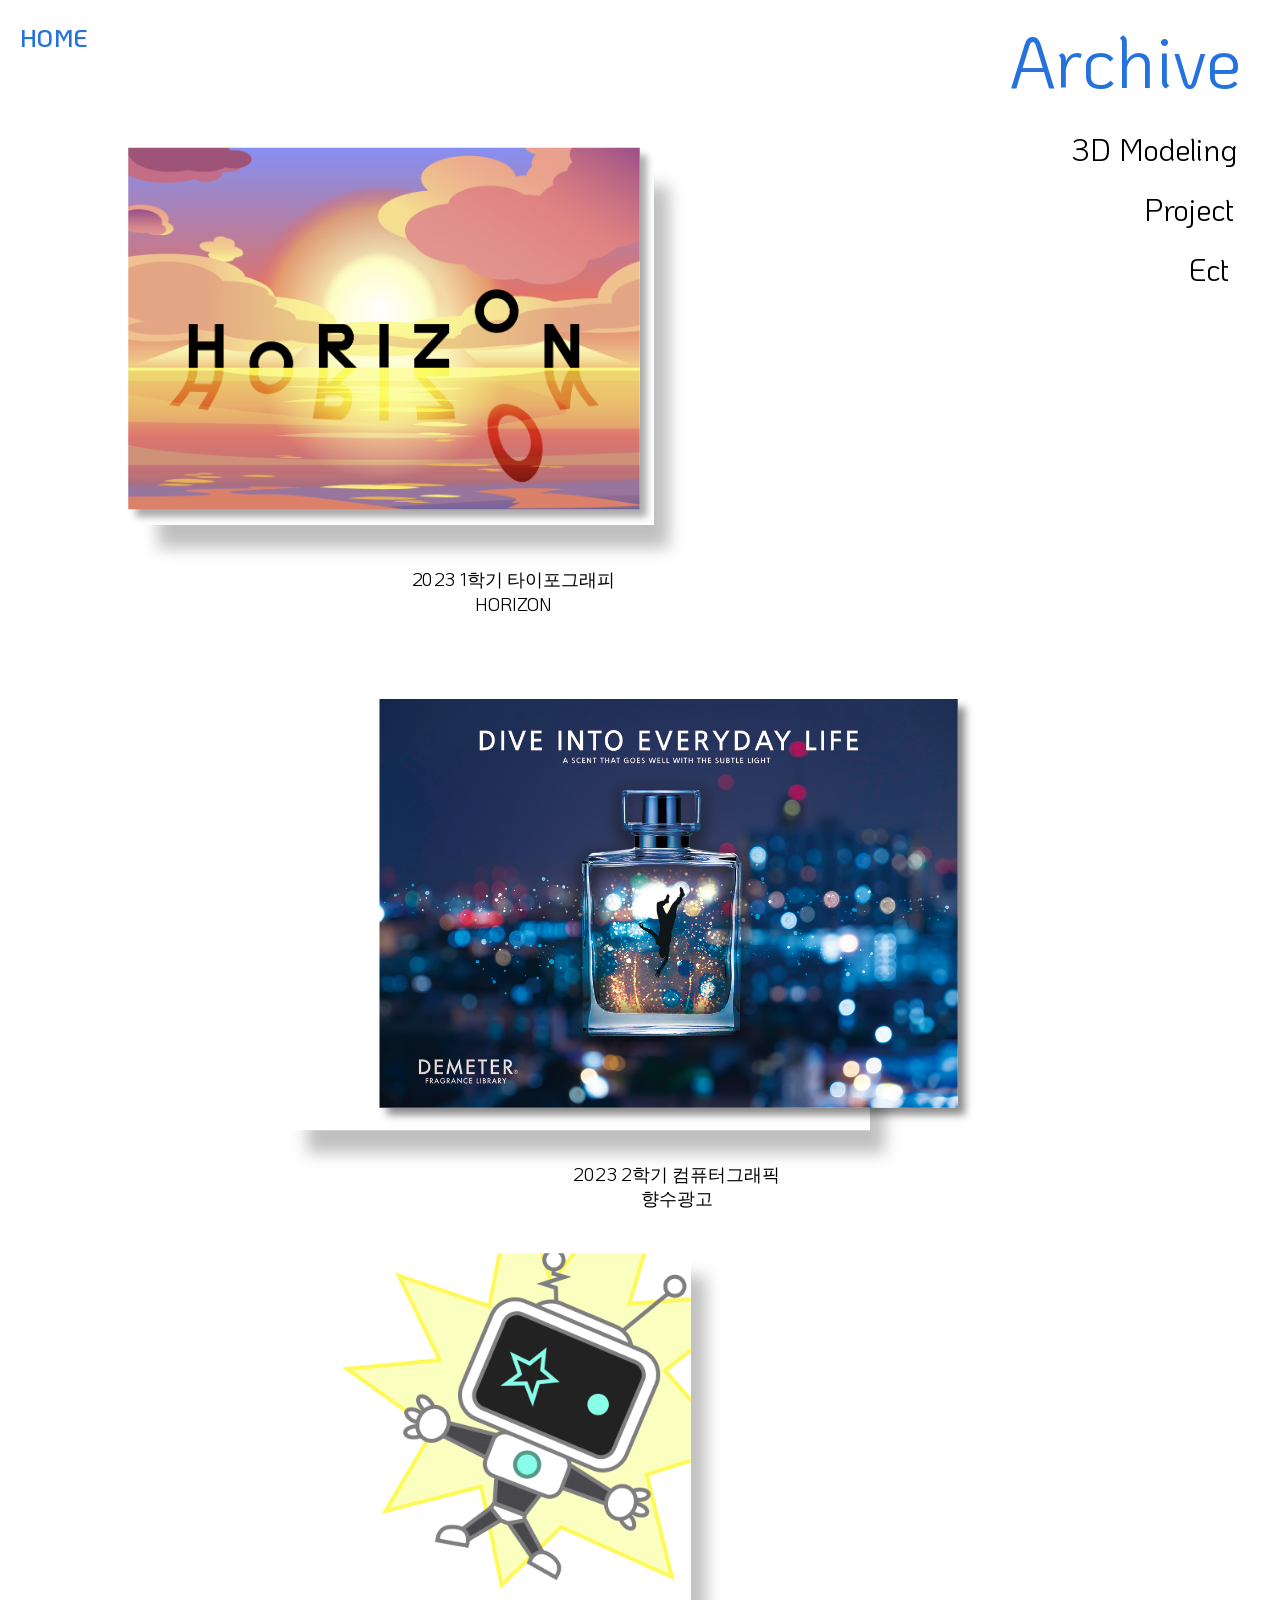
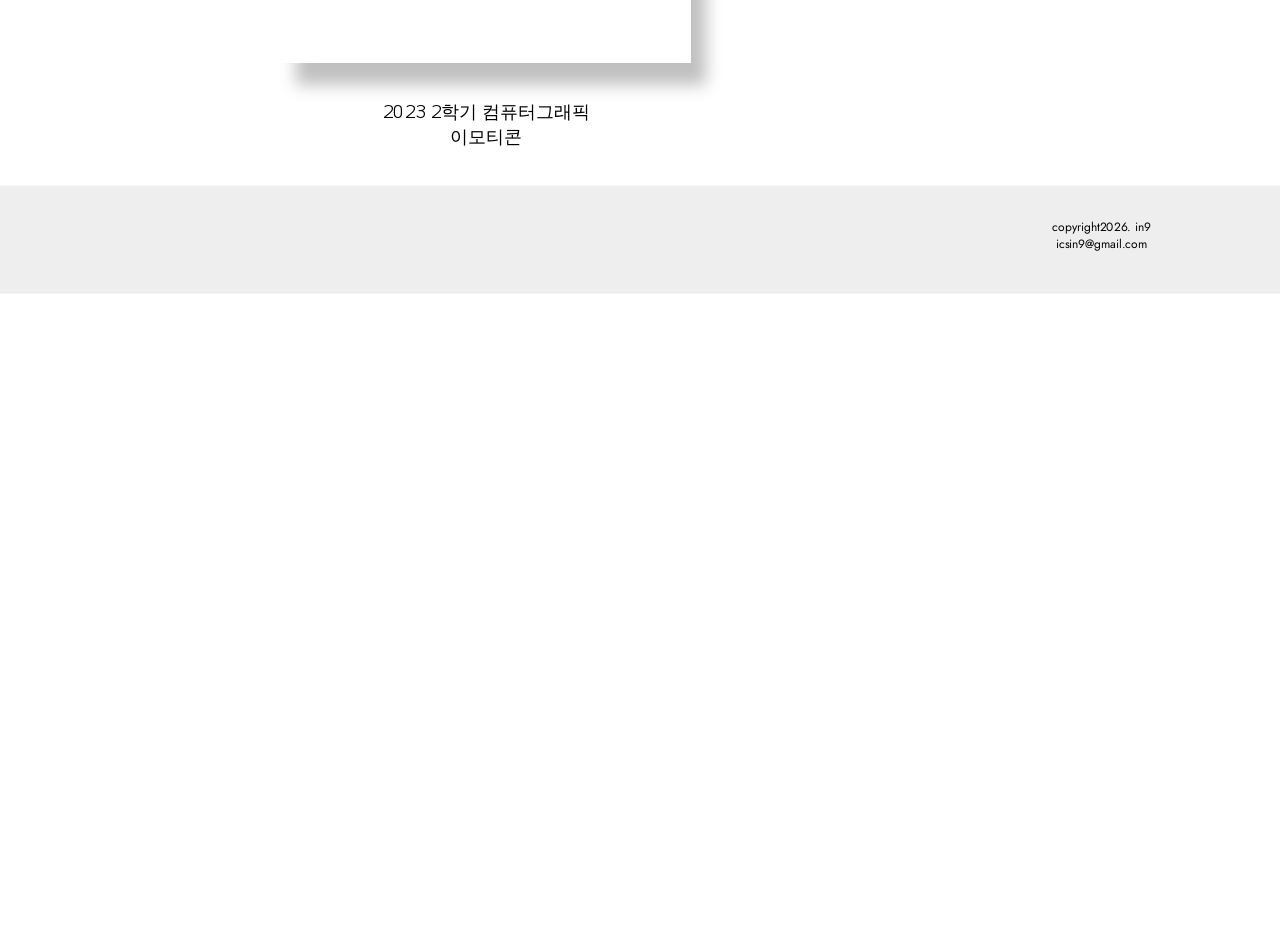
==== archive/index.html @ 3125baff "change1" ====
<!DOCTYPE html>
<html>
<head>
  	<meta charset="utf-8">
  	<meta name="viewport" content="initial-scale=1, width=device-width">
  	
  	<link rel="stylesheet"  href="style.css" />
  	<link rel="stylesheet" href="https://fonts.googleapis.com/css2?family=Jost:wght@400&display=swap" />
  	<link rel="stylesheet" href="https://fonts.googleapis.com/css2?family=KoHo:wght@400;600&display=swap" />
  	
  	
  	
</head>
<body>
  	
  	<div class="archive">
    		<div class="rectangle-parent">
      			<div class="group-child">
      			</div>
      			<div class="copyright2026-in9-icsin9gmai">copyright2026. in9<br>icsin9@gmail.com</div>
    		</div>
    		<div class="div">
    		</div>
    		<img src="스크린샷 2026-04-20 193401.png" class="horizontipo">
    		
    		<div class="div2">
    		</div>
    		<img src="23135860김수민_기말고사.jpg" class="demeter">
    		
    		<img src="23135860김수민_중간_이모티콘2.gif" class="gif1">
    		
    		<div class="horizon">2023 1학기 타이포그래피<br>HORIZON </div>
    		<div class="div3">2023 2학기 컴퓨터그래픽<br>향수광고</div>
    		<div class="div4">2023 2학기 컴퓨터그래픽<br>이모티콘</div>
			<div class="ect">Ect</div>
    		<div class="archive2">Archive</div>
			<a href="../home/index.html">
				<span class="home" id="hOMEText">HOME</span></a>
			<a href="../3D/index.html">
				<span class="d-modeling" id="dModelingText">3D Modeling</span></a>
			<a href="../project/index.html">
				<span class="project" id="projectText">Project</span></a>

  	</div>
  	</body>
</html>
---- archive/style.css ----
.archive {
  	width: 100%;
  	height: 2525px;
  	position: relative;
  	background-color: #fff;
  	text-align: center;
  	font-size: 24px;
  	color: #000;
  	font-family: KoHo;
}
.rectangle-parent {
  	position: absolute;
  	width: 100%;
  	right: 0px;
  	bottom: 0px;
  	left: 0px;
  	height: 144px;
  	flex-shrink: 0;
  	font-size: 16px;
  	font-family: Jost;
}
.group-child {
  	position: absolute;
  	width: 100%;
  	right: 0px;
  	bottom: 0px;
  	left: 0px;
  	background-color: #eee;
  	height: 144px;
}
.copyright2026-in9-icsin9gmai {
  	position: absolute;
  	right: 42.1px;
  	bottom: 32px;
  	display: flex;
  	align-items: center;
  	justify-content: center;
  	width: 392px;
  	height: 92px;
}
.div {
  	position: absolute;
  	top: 218px;
  	left: calc(50% - 663px);
  	box-shadow: 20px 30px 20.4px rgba(0, 0, 0, 0.25);
  	background-color: #fff;
  	width: 682px;
  	height: 482px;
  	flex-shrink: 0;
}
.horizontipo {
  	position: absolute;
  	top: 197px;
  	left: calc(50% - 682px);
  	box-shadow: 10px 10px 9.6px rgba(0, 0, 0, 0.33);
  	width: 682px;
  	height: 482px;
  	object-fit: cover;
  	flex-shrink: 0;
    transition: all 0.4s ease;
}
.horizontipo:hover {
    transform: scale(1.05); 
    transition: transform 0.3s ease; 
    z-index: 1001;
}
.div2 {
  	position: absolute;
  	top: 962px;
  	left: calc(50% - 464px);
  	box-shadow: 20px 30px 20.4px rgba(0, 0, 0, 0.25);
  	background-color: #fff;
  	width: 771px;
  	height: 545px;
  	flex-shrink: 0;
}
.demeter {
  	position: absolute;
  	top: 932px;
  	left: 506px;
  	box-shadow: 10px 10px 10.6px rgba(0, 0, 0, 0.46);
  	width: 771px;
  	height: 545px;
  	object-fit: cover;
  	flex-shrink: 0;
    transition: all 0.4s ease;
}
.demeter:hover {
    transform: scale(1.05); 
    transition: transform 0.3s ease; 
    z-index: 1001;
}
.gif1 {
  	position: absolute;
  	bottom: 308px;
  	left: 375px;
  	box-shadow: 20px 30px 20.4px rgba(0, 0, 0, 0.25);
  	width: 546px;
  	height: 546px;
  	object-fit: cover;
  	flex-shrink: 0;
    transition: all 0.4s ease;
}
.gif1:hover {
    transform: scale(1.05); 
    transition: transform 0.3s ease; 
    z-index: 1001;
}
.horizon {
  	position: absolute;
  	top: 741px;
  	left: 308px;
  	display: flex;
  	align-items: center;
  	justify-content: center;
  	width: 753px;
  	height: 94px;
  	flex-shrink: 0;
}
.div3 {
  	position: absolute;
  	top: 1535px;
  	left: 526px;
  	display: flex;
  	align-items: center;
  	justify-content: center;
  	width: 753px;
  	height: 94px;
  	flex-shrink: 0;
}
.div4 {
  	position: absolute;
  	top: 2252px;
  	left: 272px;
  	display: flex;
  	align-items: center;
  	justify-content: center;
  	width: 753px;
  	height: 94px;
  	flex-shrink: 0;
}
.home {
  	position: absolute;
  	top: 20px;
  	left: 27px;
  	font-size: 32px;
  	font-weight: 600;
  	color: #2672dc;
  	display: flex;
  	align-items: center;
  	justify-content: center;
  	width: 90px;
  	height: 59px;
  	cursor: pointer;
  	flex-shrink: 0;
}
.d-modeling {
  	position: fixed;
  	top: 158px;
  	right: -21px;
  	font-size: 40px;
	color: #000000;
  	display: flex;
  	align-items: center;
  	justify-content: center;
  	width: 378px;
  	height: 80px;
  	cursor: pointer;
  	flex-shrink: 0;
    transition: all 0.4s ease;
}
.d-modeling:hover {
    color: #2672dc;
    transform: scale(1.1); 
    transition: transform 0.3s ease; 
    z-index: 1001;
}
.project {
  	position: fixed;
  	top: 238px;
  	right: -9px;
  	font-size: 40px;
  	display: flex;
	color: #000000;
  	align-items: center;
  	justify-content: center;
  	width: 260px;
  	height: 80px;
  	cursor: pointer;
  	flex-shrink: 0;
    transition: all 0.4s ease;
}
.project:hover {
    color: #2672dc;
    transform: scale(1.1); 
    transition: transform 0.3s ease; 
    z-index: 1001;
}
.ect {
  	position: fixed;
  	top: 318px;
  	right: -36px;
  	font-size: 40px;
  	display: flex;
  	align-items: center;
  	justify-content: center;
  	width: 260px;
  	height: 80px;
  	flex-shrink: 0;
    transition: all 0.4s ease;
}
.ect:hover {
    color: #2672dc;
    transform: scale(1.1); 
    transition: transform 0.3s ease; 
    z-index: 1001;
}
.archive2 {
  	position: fixed;
  	top: 0px;
  	right: 0px;
  	font-size: 96px;
  	color: #2672dc;
  	display: flex;
  	align-items: center;
  	justify-content: center;
  	width: 412px;
  	height: 158px;
  	flex-shrink: 0;
}
body {
  	margin: 0;
  	line-height: normal;
    transform: scale(0.75);
    transform-origin: 0 0; 
    width: 133.33%;
}
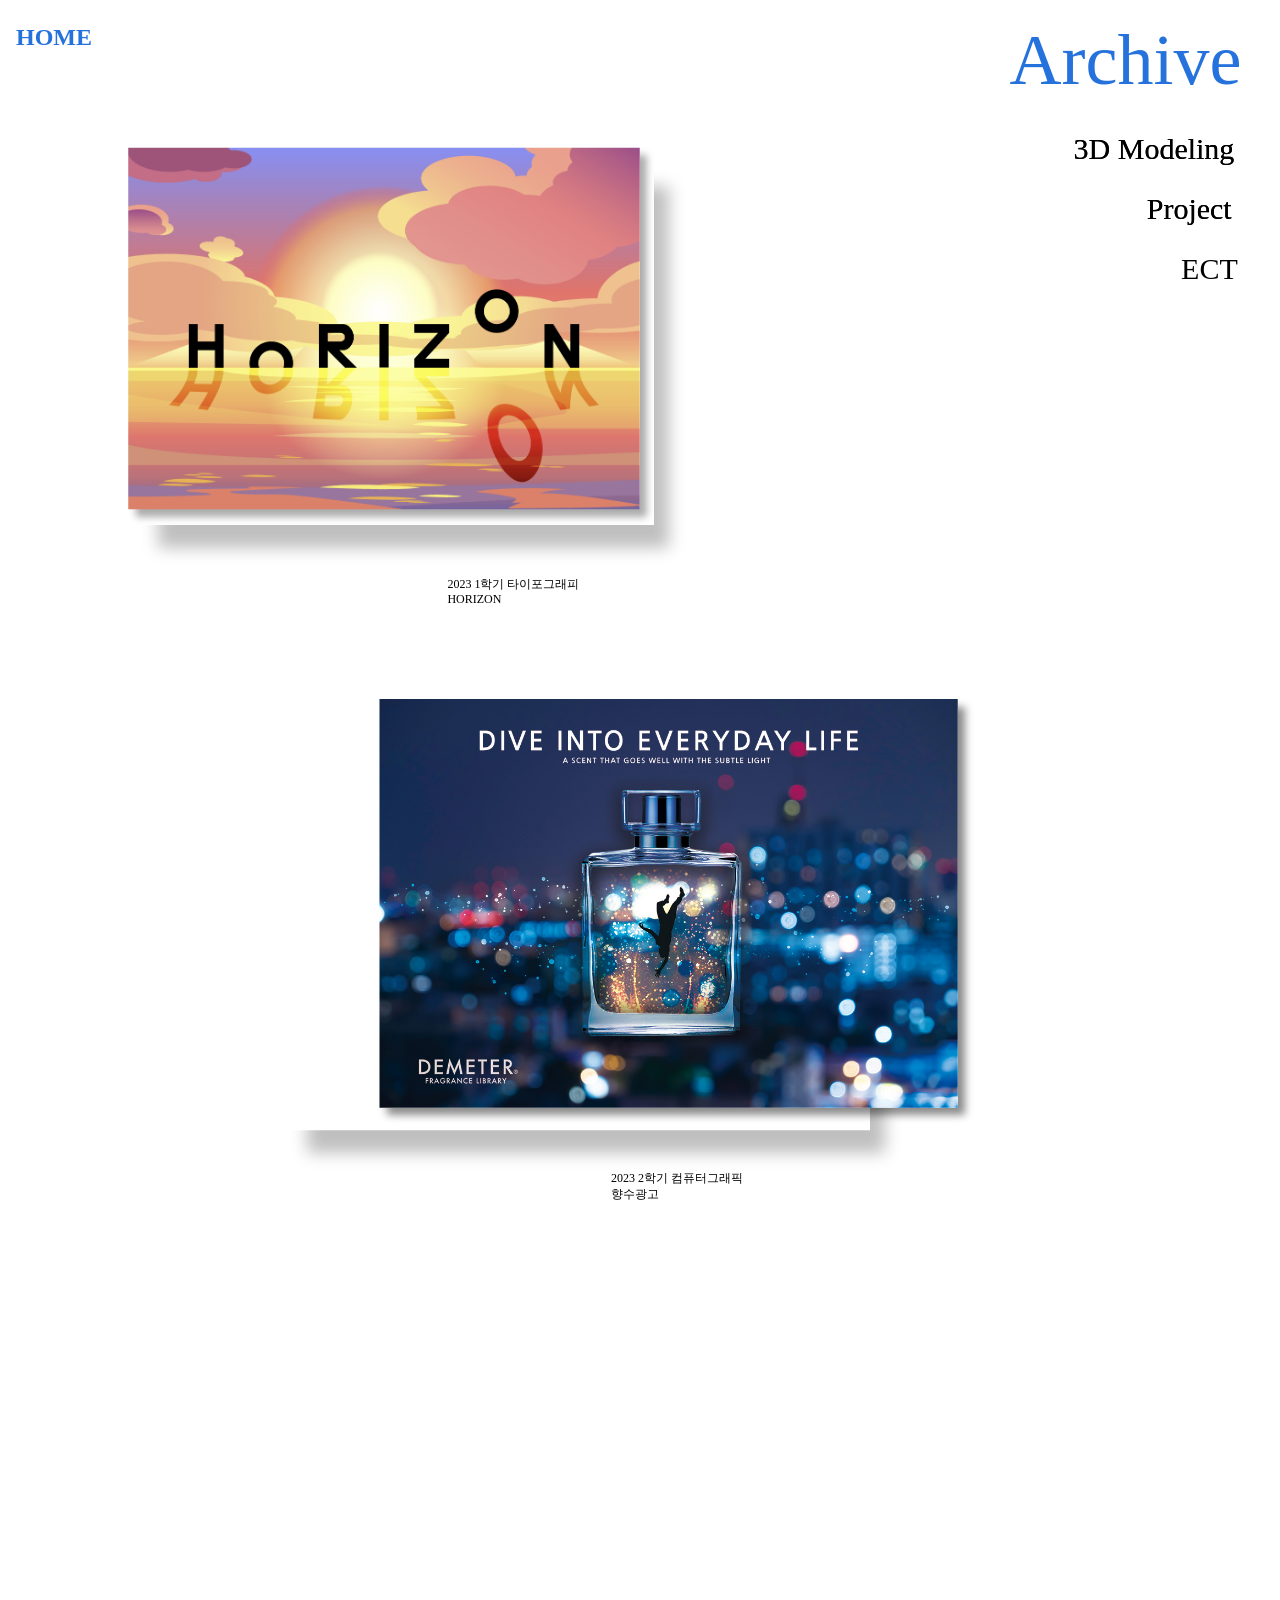
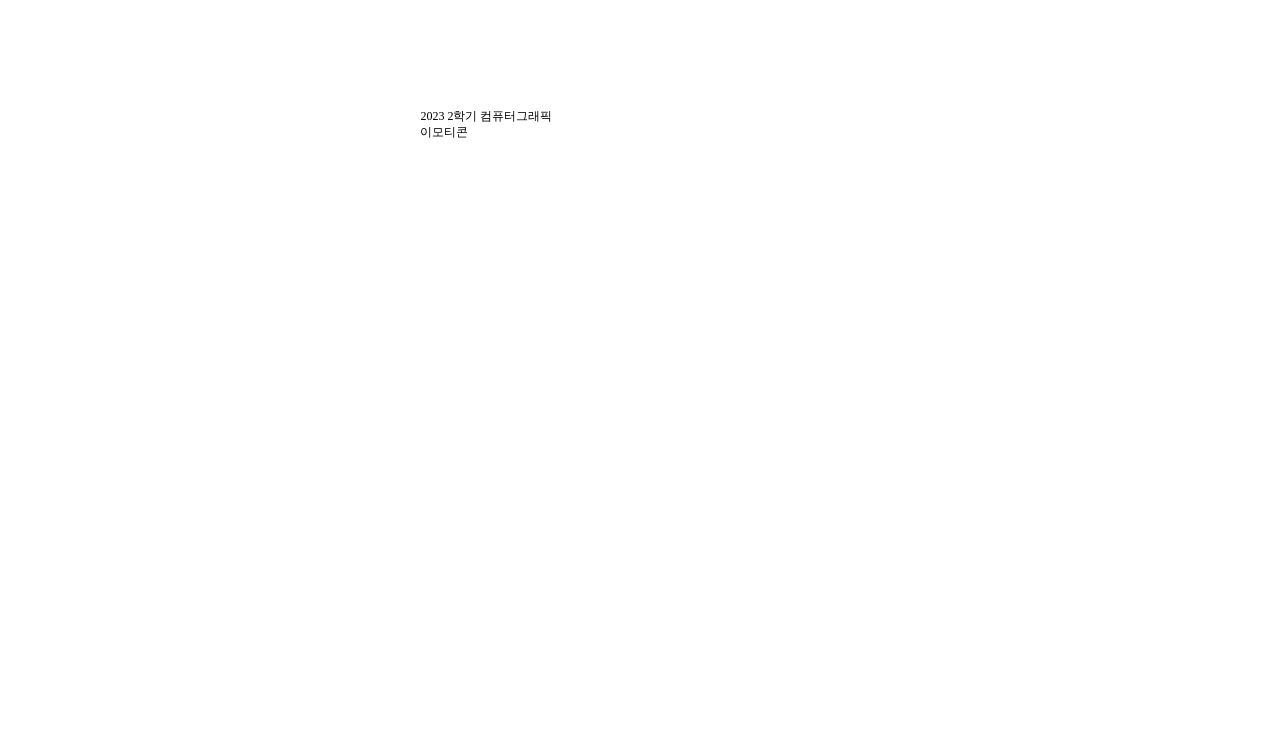
==== commit 222472bd: "Update index.html" ====
--- a/archive/index.html
+++ b/archive/index.html
@@ -13,7 +13,7 @@
 </head>
 <body>
   	
-  	<div class="archive">
+  	<div class="d">
     		<div class="rectangle-parent">
       			<div class="group-child">
       			</div>
@@ -32,15 +32,27 @@
     		<div class="horizon">2023 1학기 타이포그래피<br>HORIZON </div>
     		<div class="div3">2023 2학기 컴퓨터그래픽<br>향수광고</div>
     		<div class="div4">2023 2학기 컴퓨터그래픽<br>이모티콘</div>
-			<div class="ect">Ect</div>
-    		<div class="archive2">Archive</div>
+			<div class="header-menu">
+                <div class="d-modeling">3D Modeling</div>
+                <div class="archive2">Archive</div>
+                <div class="project">Project</div>
+                <div class="ect">ECT</div>
+	    	</div>
 			<a href="../home/index.html">
 				<span class="home" id="hOMEText">HOME</span></a>
 			<a href="../3D/index.html">
 				<span class="d-modeling" id="dModelingText">3D Modeling</span></a>
 			<a href="../project/index.html">
 				<span class="project" id="projectText">Project</span></a>
+	</div>
+	<script>
+        const headerMenu = document.querySelector('.header-menu');
+        const initialTop = 0; 
 
-  	</div>
+        window.addEventListener('scroll', () => {
+            let scrollTop = window.scrollY / 0.75; 
+            headerMenu.style.top = (initialTop + scrollTop) + 'px';
+        });
+    </script>
   	</body>
-</html>+</html>
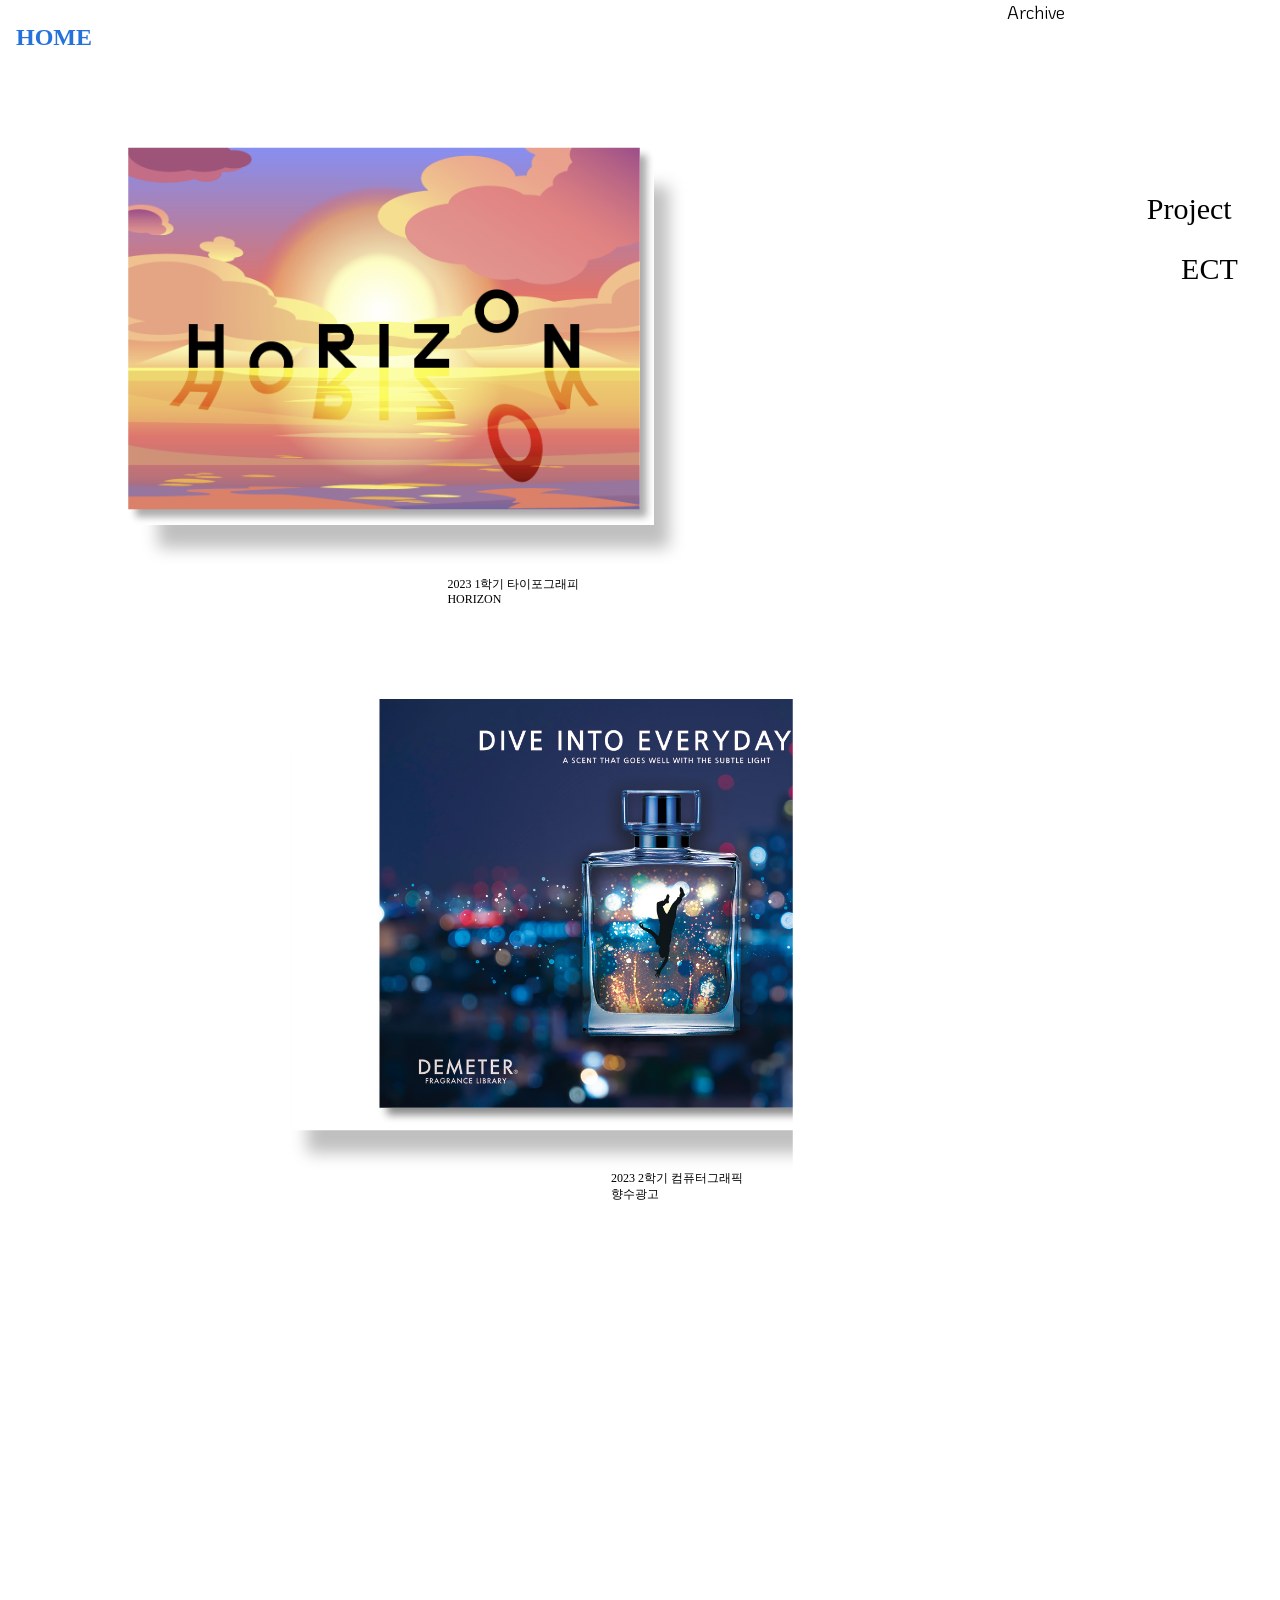
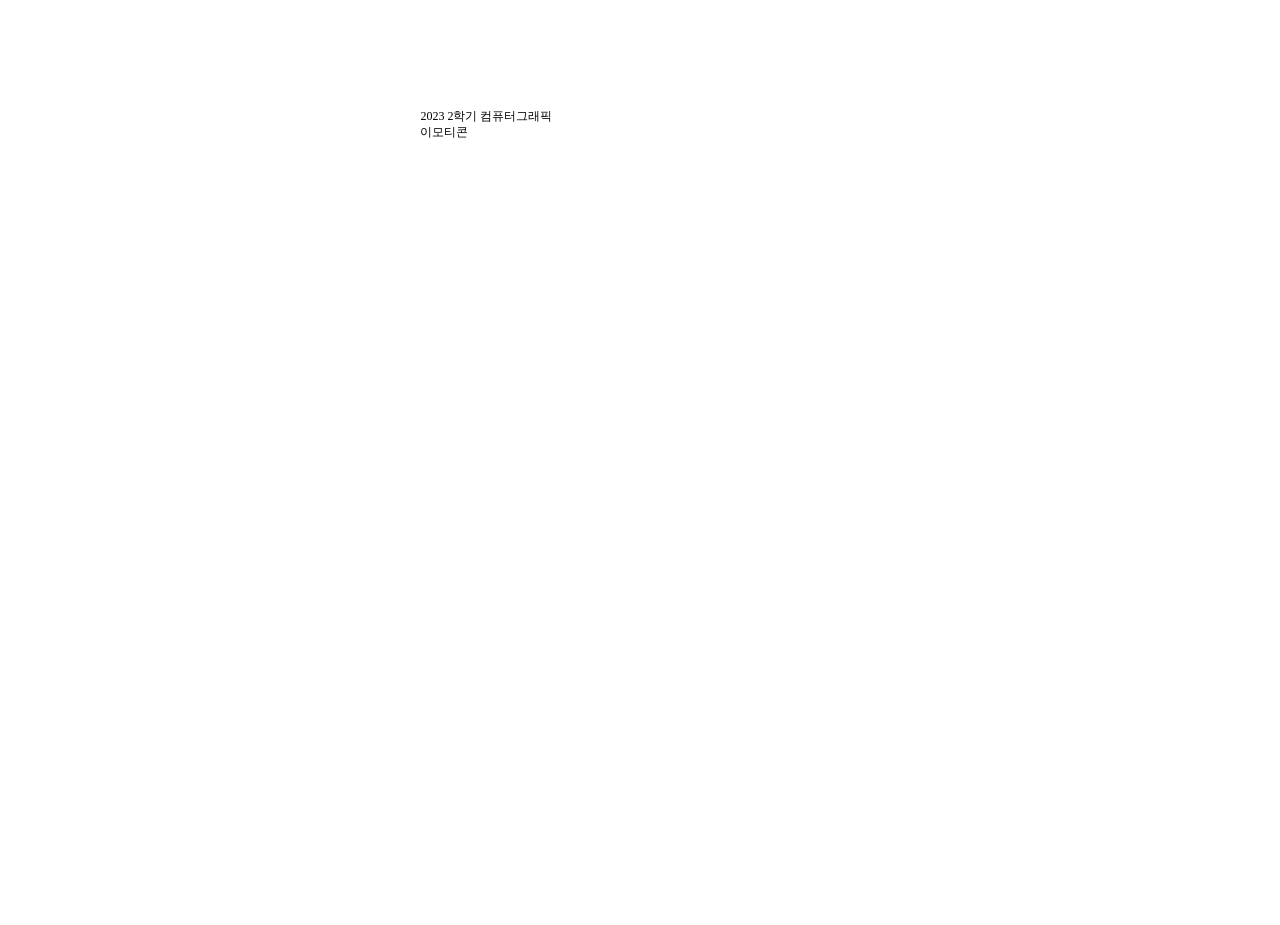
==== commit 0aefbe4b: "Refactor HTML structure and improve formatting" ====
--- a/archive/index.html
+++ b/archive/index.html
@@ -1,51 +1,44 @@
 <!DOCTYPE html>
 <html>
 <head>
-  	<meta charset="utf-8">
-  	<meta name="viewport" content="initial-scale=1, width=device-width">
-  	
-  	<link rel="stylesheet"  href="style.css" />
-  	<link rel="stylesheet" href="https://fonts.googleapis.com/css2?family=Jost:wght@400&display=swap" />
-  	<link rel="stylesheet" href="https://fonts.googleapis.com/css2?family=KoHo:wght@400;600&display=swap" />
-  	
-  	
-  	
+    <meta charset="utf-8">
+    <meta name="viewport" content="initial-scale=1, width=device-width">
+    
+    <link rel="stylesheet" href="style.css" />
+    <link rel="stylesheet" href="https://fonts.googleapis.com/css2?family=Jost:wght@400&display=swap" />
+    <link rel="stylesheet" href="https://fonts.googleapis.com/css2?family=KoHo:wght@400;600&display=swap" />
 </head>
 <body>
-  	
-  	<div class="d">
-    		<div class="rectangle-parent">
-      			<div class="group-child">
-      			</div>
-      			<div class="copyright2026-in9-icsin9gmai">copyright2026. in9<br>icsin9@gmail.com</div>
-    		</div>
-    		<div class="div">
-    		</div>
-    		<img src="스크린샷 2026-04-20 193401.png" class="horizontipo">
-    		
-    		<div class="div2">
-    		</div>
-    		<img src="23135860김수민_기말고사.jpg" class="demeter">
-    		
-    		<img src="23135860김수민_중간_이모티콘2.gif" class="gif1">
-    		
-    		<div class="horizon">2023 1학기 타이포그래피<br>HORIZON </div>
-    		<div class="div3">2023 2학기 컴퓨터그래픽<br>향수광고</div>
-    		<div class="div4">2023 2학기 컴퓨터그래픽<br>이모티콘</div>
-			<div class="header-menu">
-                <div class="d-modeling">3D Modeling</div>
-                <div class="archive2">Archive</div>
-                <div class="project">Project</div>
-                <div class="ect">ECT</div>
-	    	</div>
-			<a href="../home/index.html">
-				<span class="home" id="hOMEText">HOME</span></a>
-			<a href="../3D/index.html">
-				<span class="d-modeling" id="dModelingText">3D Modeling</span></a>
-			<a href="../project/index.html">
-				<span class="project" id="projectText">Project</span></a>
-	</div>
-	<script>
+    
+    <div class="d">
+        <div class="rectangle-parent">
+            <div class="group-child"></div>
+            <div class="copyright2026-in9-icsin9gmai">copyright2026. in9<br>icsin9@gmail.com</div>
+        </div>
+        <div class="div"></div>
+        <img src="스크린샷 2026-04-20 193401.png" class="horizontipo">
+        
+        <div class="div2"></div>
+        <img src="23135860김수민_기말고사.jpg" class="demeter">
+        <img src="23135860김수민_중간_이모티콘2.gif" class="gif1">
+        
+        <div class="horizon">2023 1학기 타이포그래피<br>HORIZON </div>
+        <div class="div3">2023 2학기 컴퓨터그래픽<br>향수광고</div>
+        <div class="div4">2023 2학기 컴퓨터그래픽<br>이모티콘</div>
+
+        <a href="../home/index.html"><span class="home" id="hOMEText">HOME</span></a>
+
+        <div class="header-menu">
+            <a href="../3D/index.html"><div class="d-modeling" id="dModelingText">3D Modeling</div></a>
+            
+            <div class="archive">Archive</div> 
+            
+            <a href="../project/index.html"><div class="project" id="projectText">Project</div></a>
+            
+            <div class="ect">ECT</div>
+        </div>
+
+    </div> <script>
         const headerMenu = document.querySelector('.header-menu');
         const initialTop = 0; 
 
@@ -54,5 +47,5 @@
             headerMenu.style.top = (initialTop + scrollTop) + 'px';
         });
     </script>
-  	</body>
+</body>
 </html>
--- a/archive/style.css
+++ b/archive/style.css
@@ -154,6 +154,19 @@
   	cursor: pointer;
   	flex-shrink: 0;
 }
+.header-menu {
+    position: absolute;
+    top: 0px;
+    right: 0px;
+    width: 650px; 
+    height: 450px;
+    z-index: 1005;
+	transform-origin: right top; 
+}
+.header-menu a {
+    text-decoration: none;
+    color: inherit;
+}
 .d-modeling {
   	position: fixed;
   	top: 158px;
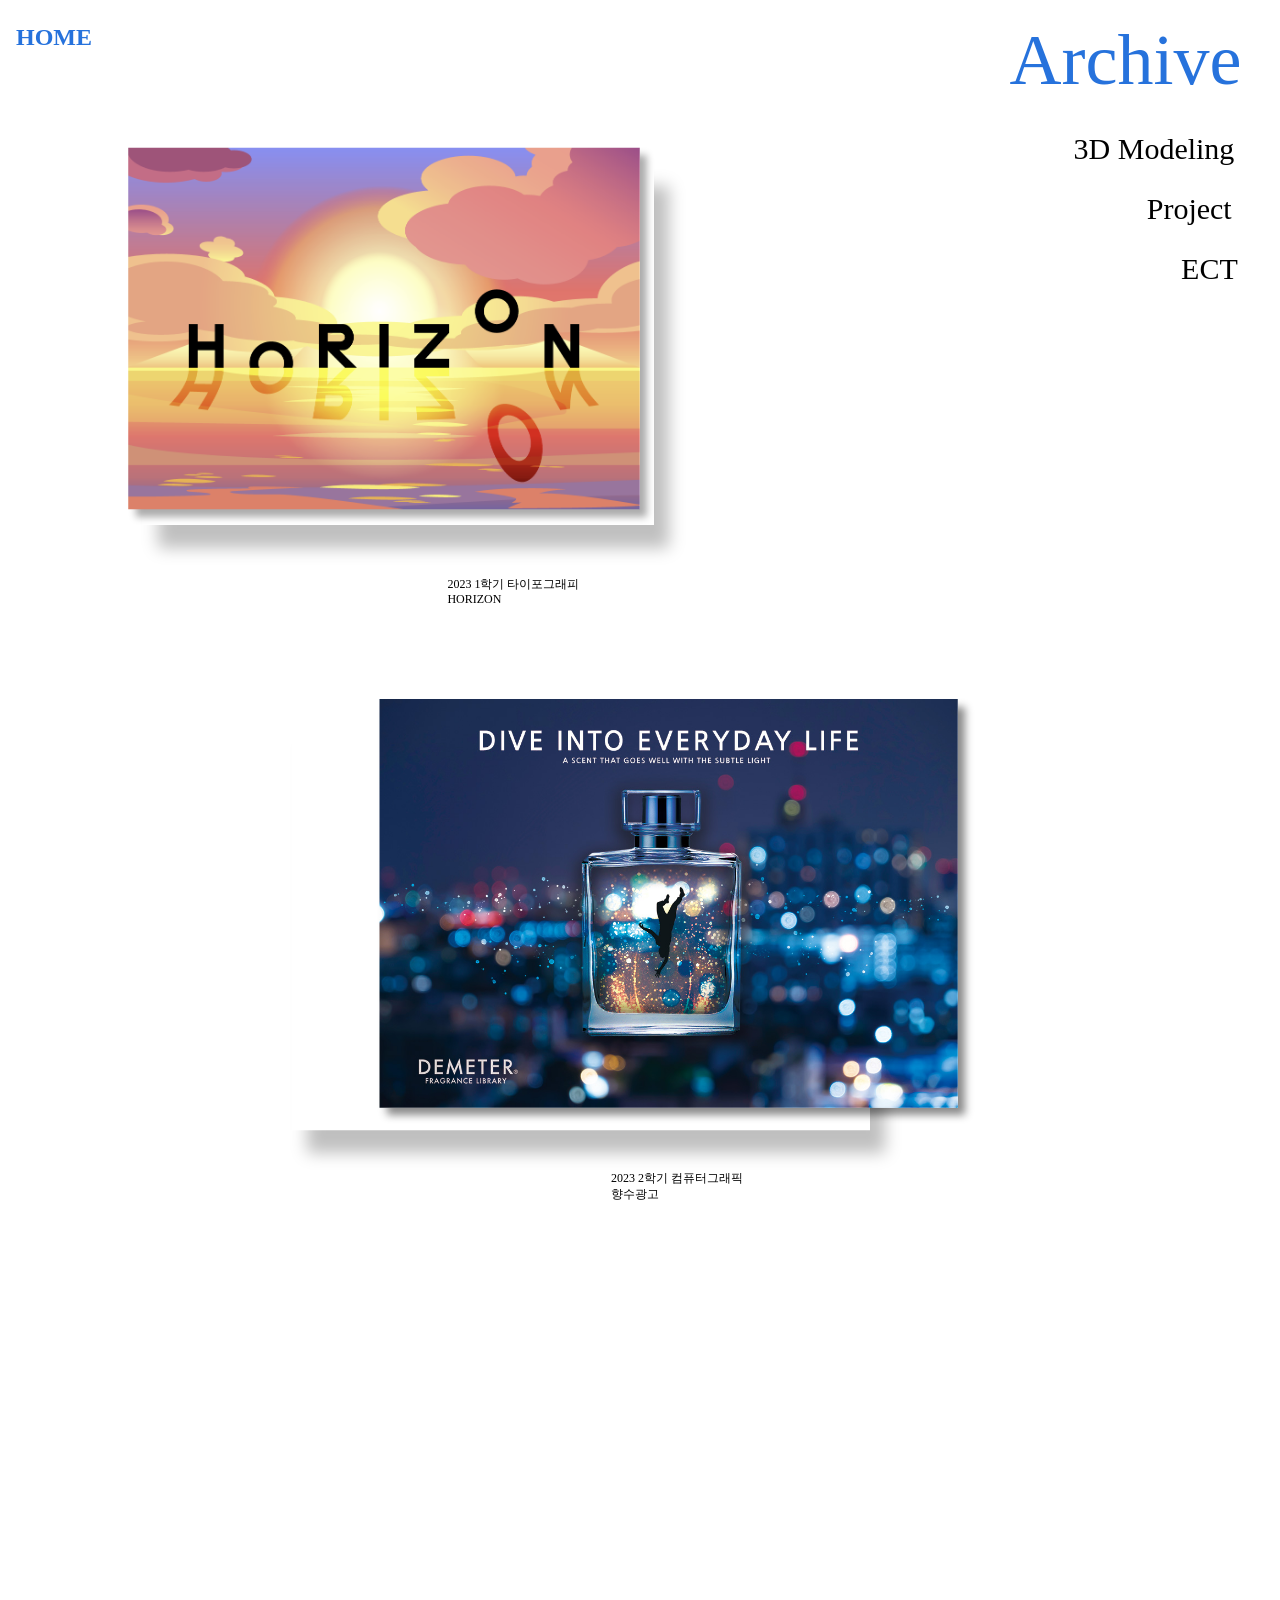
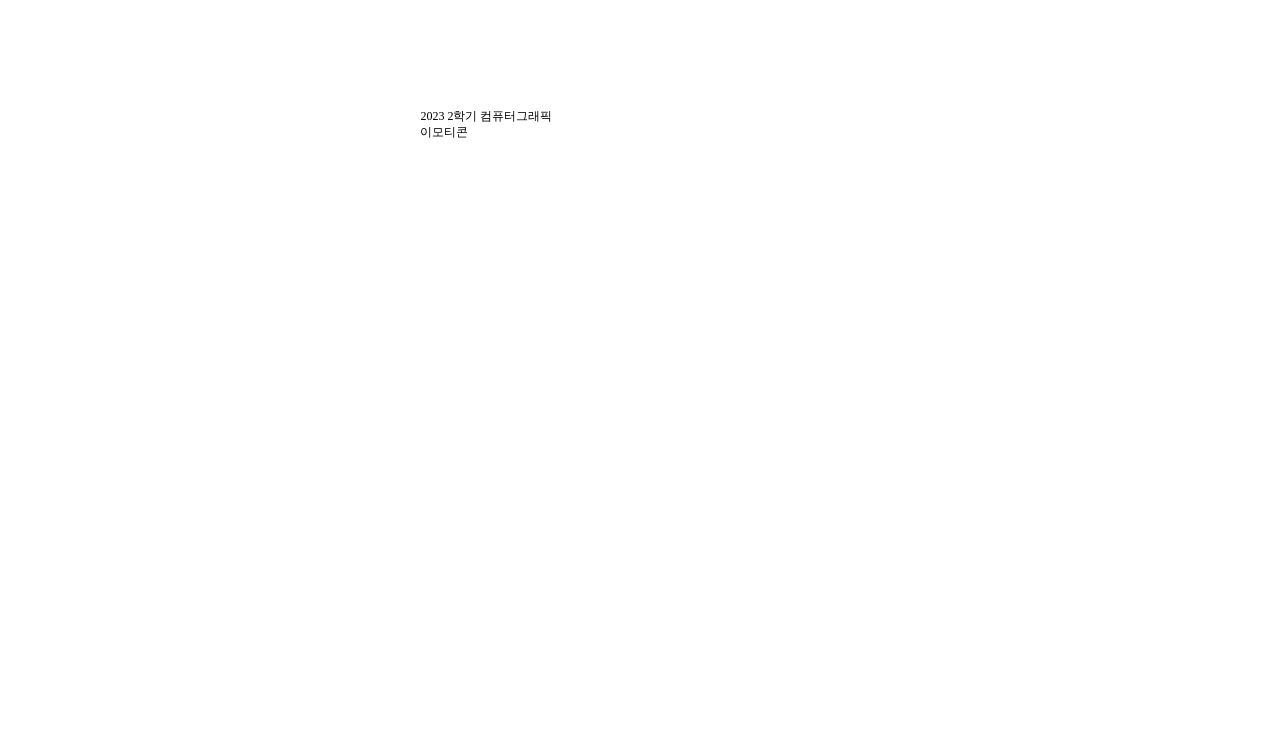
==== commit b26ce35f: "Change class name from 'archive' to 'archive2'" ====
--- a/archive/index.html
+++ b/archive/index.html
@@ -31,7 +31,7 @@
         <div class="header-menu">
             <a href="../3D/index.html"><div class="d-modeling" id="dModelingText">3D Modeling</div></a>
             
-            <div class="archive">Archive</div> 
+            <div class="archive2">Archive</div> 
             
             <a href="../project/index.html"><div class="project" id="projectText">Project</div></a>
             
--- a/archive/style.css
+++ b/archive/style.css
@@ -168,7 +168,7 @@
     color: inherit;
 }
 .d-modeling {
-  	position: fixed;
+  	position: absolute;
   	top: 158px;
   	right: -21px;
   	font-size: 40px;
@@ -181,6 +181,7 @@
   	cursor: pointer;
   	flex-shrink: 0;
     transition: all 0.4s ease;
+	transform-origin: right center;
 }
 .d-modeling:hover {
     color: #2672dc;
@@ -189,7 +190,7 @@
     z-index: 1001;
 }
 .project {
-  	position: fixed;
+  	position: absolute;
   	top: 238px;
   	right: -9px;
   	font-size: 40px;
@@ -210,7 +211,7 @@
     z-index: 1001;
 }
 .ect {
-  	position: fixed;
+  	position: absolute;
   	top: 318px;
   	right: -36px;
   	font-size: 40px;
@@ -229,7 +230,7 @@
     z-index: 1001;
 }
 .archive2 {
-  	position: fixed;
+  	position: absolute;
   	top: 0px;
   	right: 0px;
   	font-size: 96px;
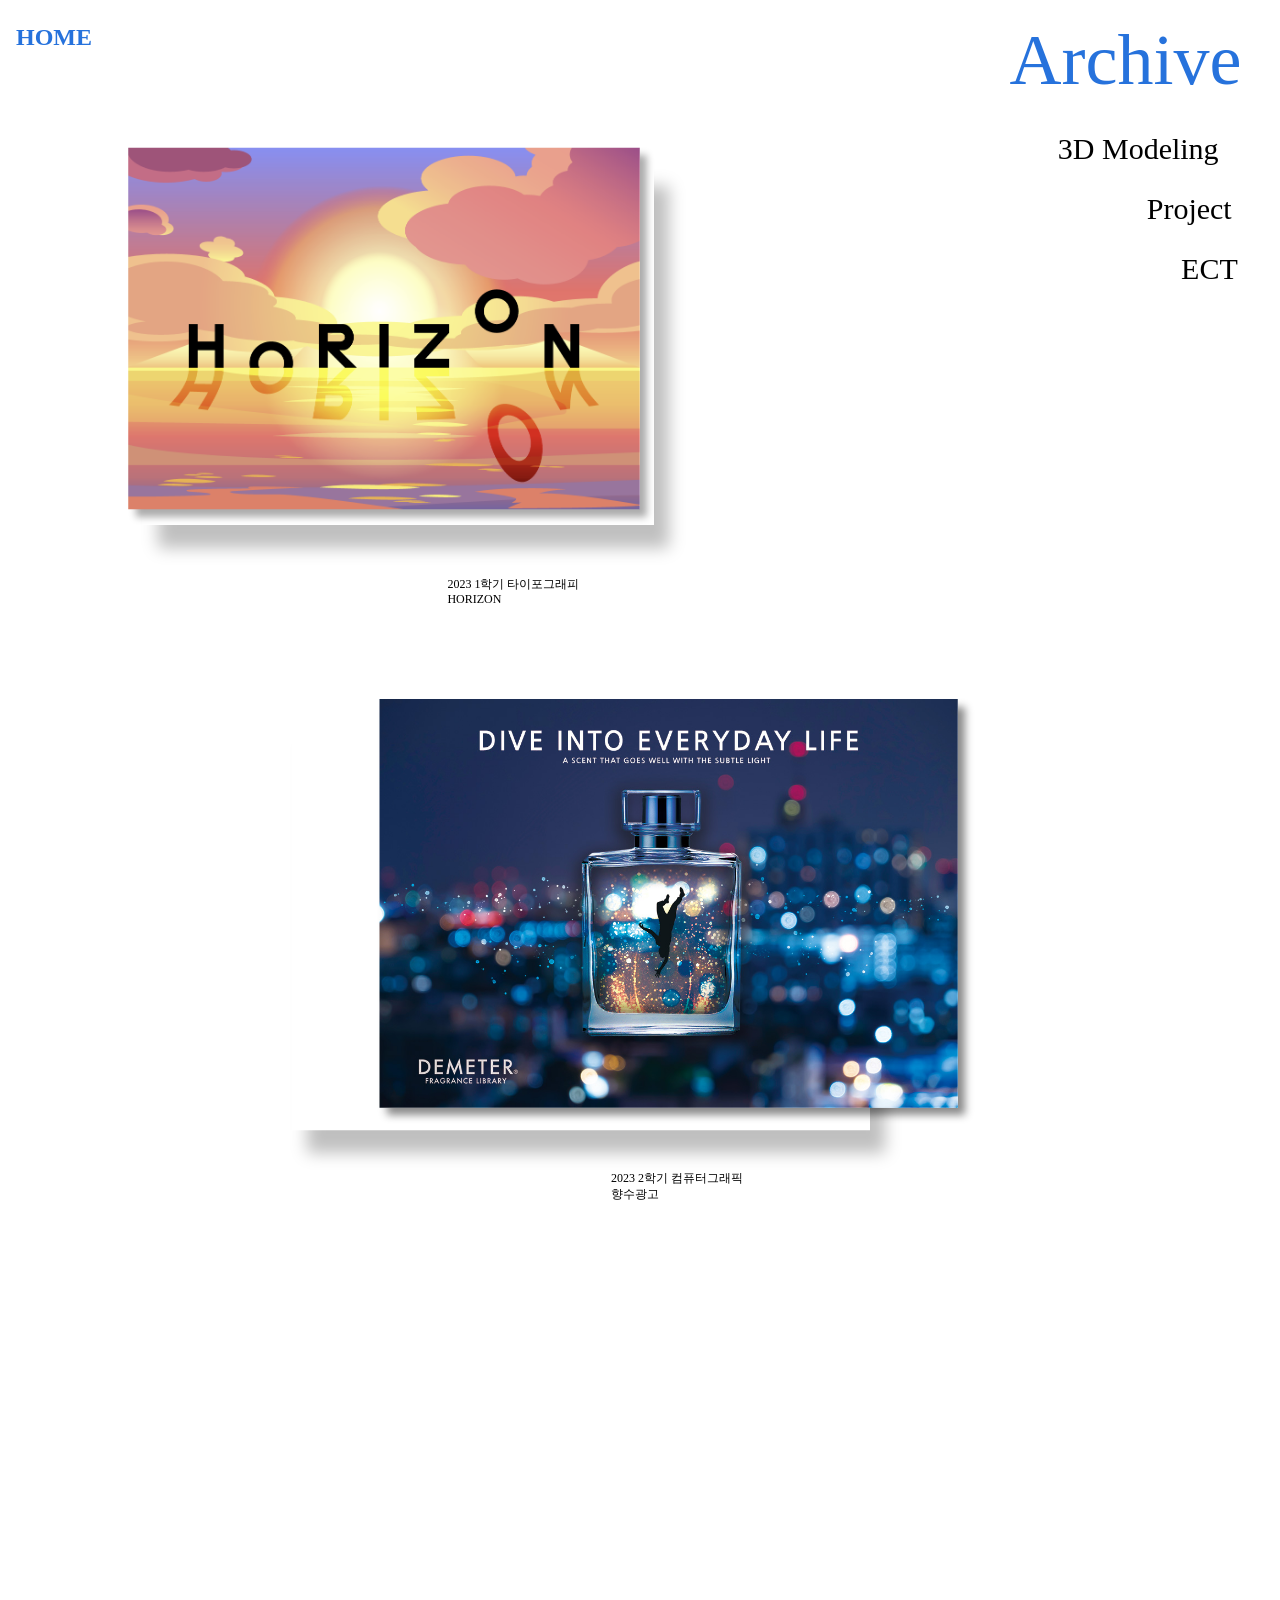
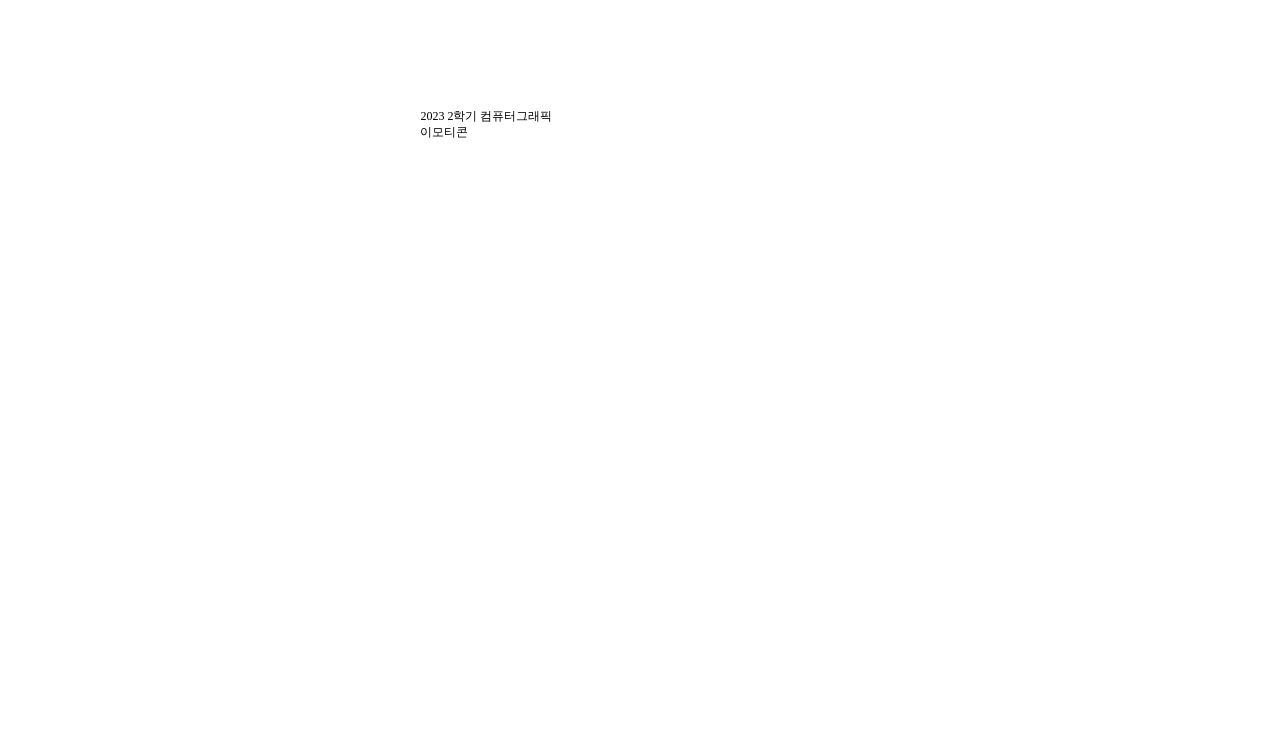
==== commit 020030ff: "Refactor HTML structure and update links" ====
--- a/archive/index.html
+++ b/archive/index.html
@@ -11,40 +11,38 @@
 <body>
     
     <div class="d">
-        <div class="rectangle-parent">
-            <div class="group-child"></div>
-            <div class="copyright2026-in9-icsin9gmai">copyright2026. in9<br>icsin9@gmail.com</div>
-        </div>
         <div class="div"></div>
         <img src="스크린샷 2026-04-20 193401.png" class="horizontipo">
         
         <div class="div2"></div>
         <img src="23135860김수민_기말고사.jpg" class="demeter">
+        
         <img src="23135860김수민_중간_이모티콘2.gif" class="gif1">
         
         <div class="horizon">2023 1학기 타이포그래피<br>HORIZON </div>
         <div class="div3">2023 2학기 컴퓨터그래픽<br>향수광고</div>
         <div class="div4">2023 2학기 컴퓨터그래픽<br>이모티콘</div>
 
-        <a href="../home/index.html"><span class="home" id="hOMEText">HOME</span></a>
+        <a href="../home/index.html" class="home-link"><span class="home" id="hOMEText">HOME</span></a>
 
         <div class="header-menu">
-            <a href="../3D/index.html"><div class="d-modeling" id="dModelingText">3D Modeling</div></a>
-            
-            <div class="archive2">Archive</div> 
-            
-            <a href="../project/index.html"><div class="project" id="projectText">Project</div></a>
-            
+            <div class="archive2">Archive</div>
+            <a href="../3D/index.html"><div class="d-modeling">3D Modeling</div></a>
+            <a href="../project/index.html"><div class="project">Project</div></a>
             <div class="ect">ECT</div>
         </div>
 
-    </div> <script>
+        <div class="rectangle-parent">
+            <div class="group-child"></div>
+            <div class="copyright2026-in9-icsin9gmai">copyright2026. in9<br>icsin9@gmail.com</div>
+        </div>
+    </div>
+
+    <script>
         const headerMenu = document.querySelector('.header-menu');
-        const initialTop = 0; 
-
         window.addEventListener('scroll', () => {
-            let scrollTop = window.scrollY / 0.75; 
-            headerMenu.style.top = (initialTop + scrollTop) + 'px';
+            let scrollTop = window.scrollY / 0.75;
+            headerMenu.style.transform = `translateY(${scrollTop}px)`;
         });
     </script>
 </body>
--- a/archive/style.css
+++ b/archive/style.css
@@ -170,7 +170,7 @@
 .d-modeling {
   	position: absolute;
   	top: 158px;
-  	right: -21px;
+  	right: 0px;
   	font-size: 40px;
 	color: #000000;
   	display: flex;
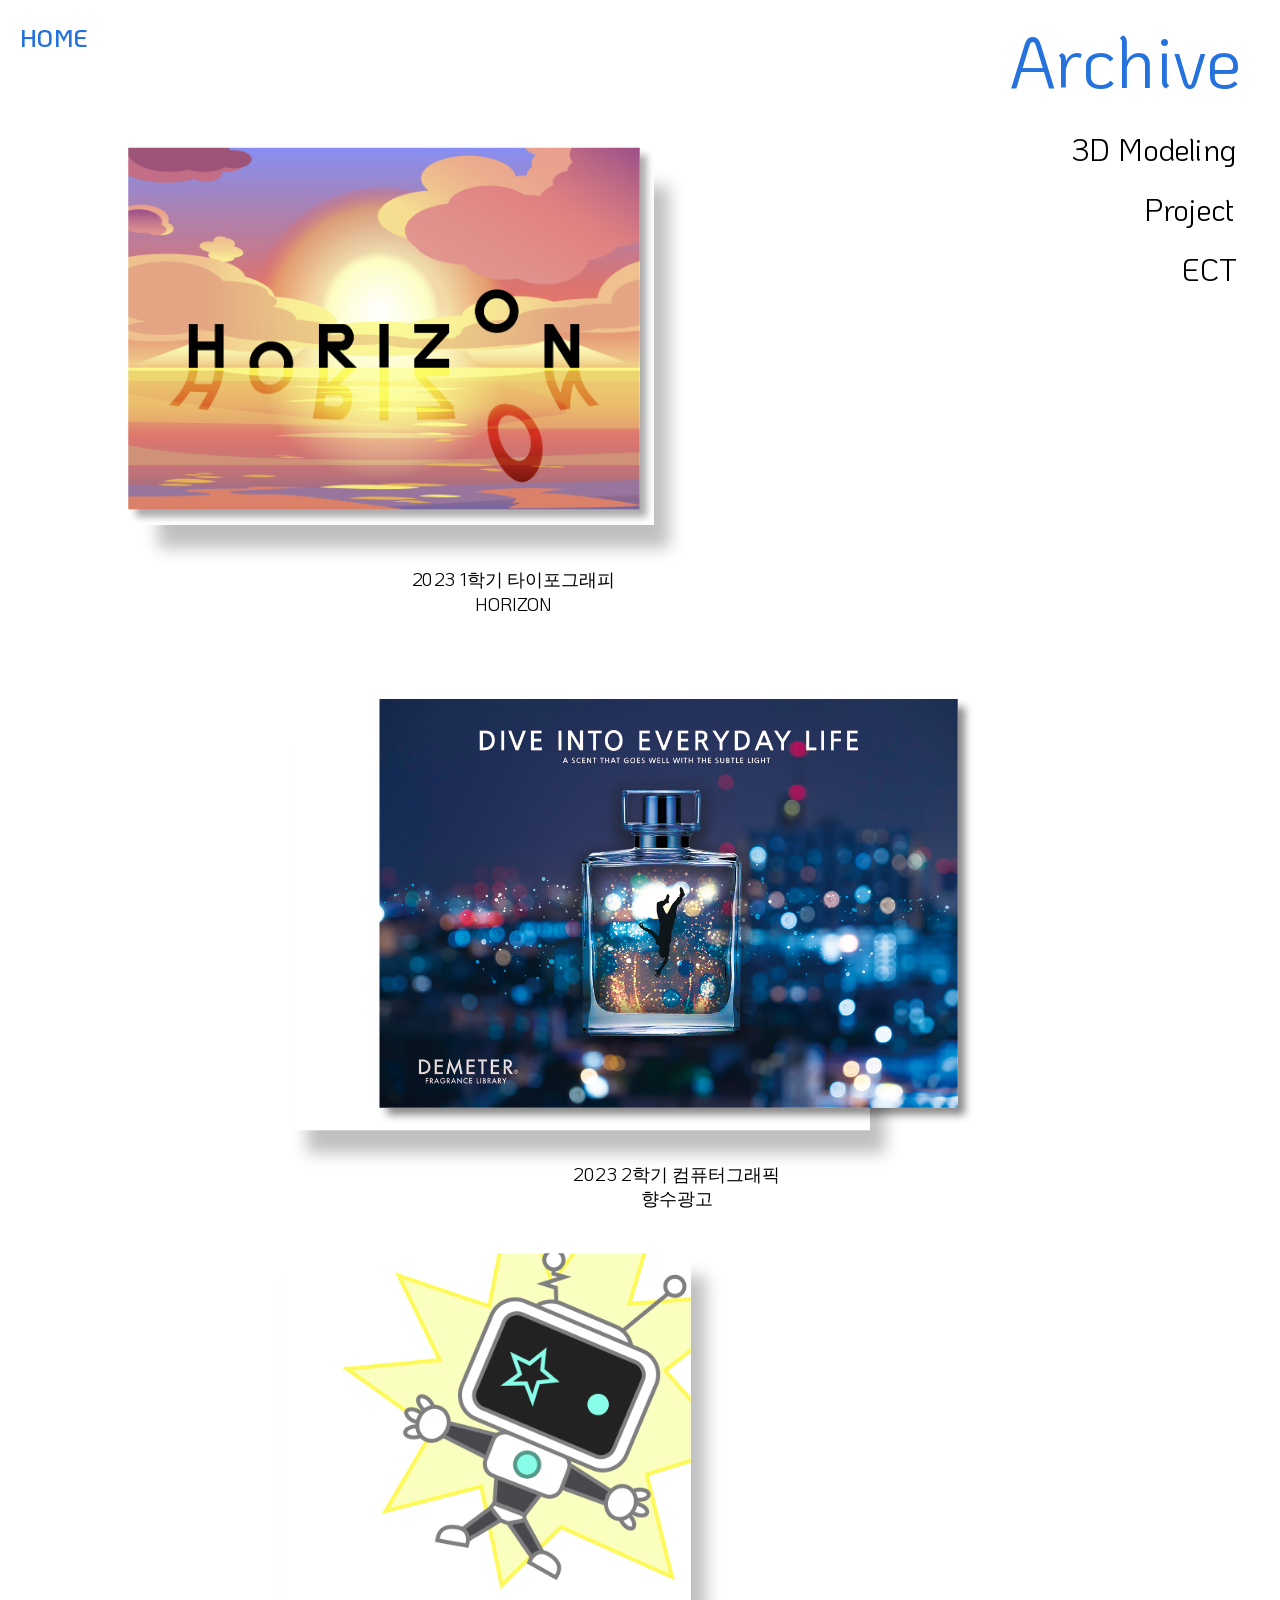
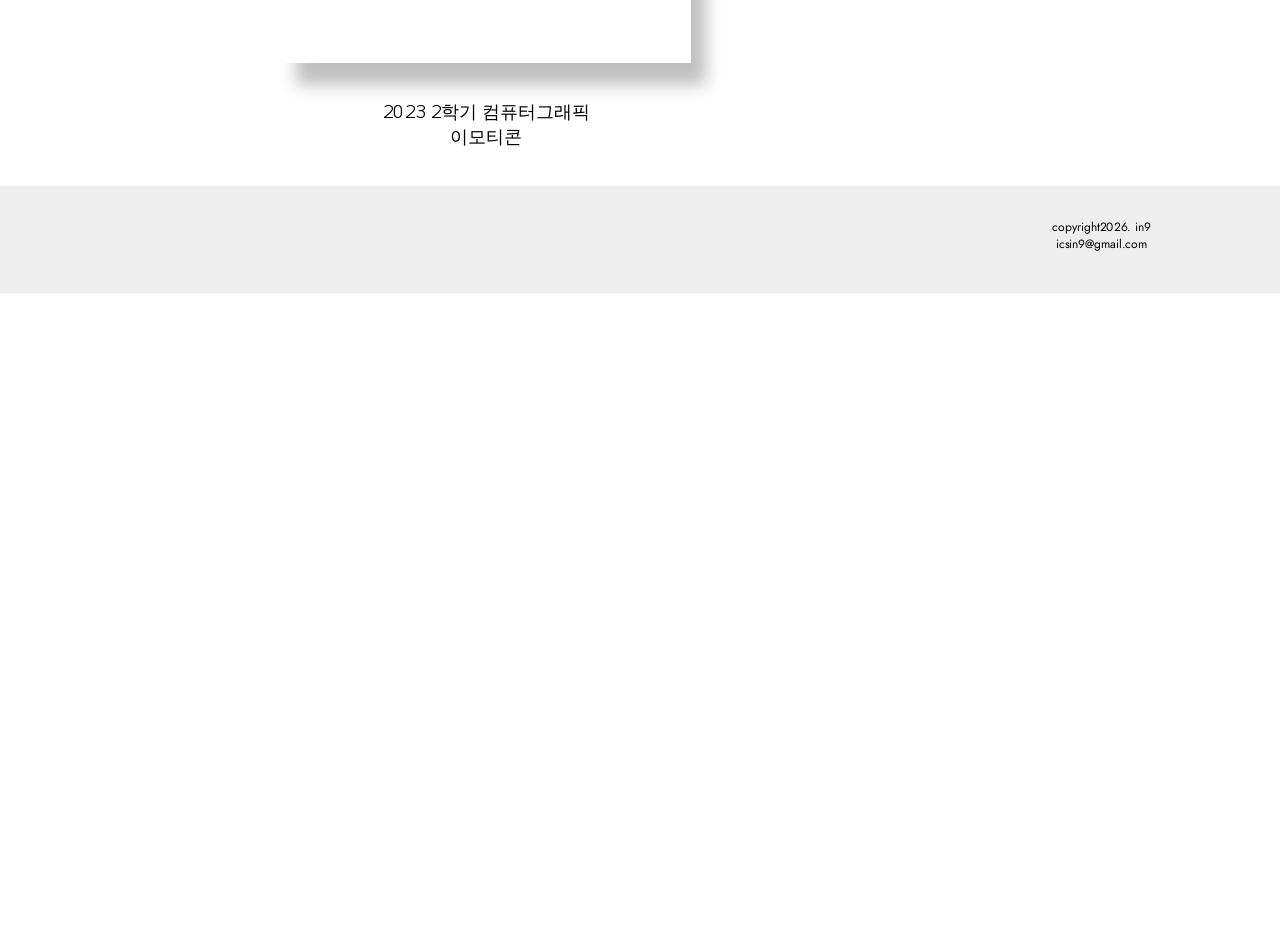
==== commit 4c83a175: "Update index.html" ====
--- a/archive/index.html
+++ b/archive/index.html
@@ -7,6 +7,8 @@
     <link rel="stylesheet" href="style.css" />
     <link rel="stylesheet" href="https://fonts.googleapis.com/css2?family=Jost:wght@400&display=swap" />
     <link rel="stylesheet" href="https://fonts.googleapis.com/css2?family=KoHo:wght@400;600&display=swap" />
+    <meta name="viewport" content="width=device-width, initial-scale=1.0">
+    <title>mea/archive</title>
 </head>
 <body>
     
--- a/archive/style.css
+++ b/archive/style.css
@@ -1,3 +1,30 @@
+@import url('https://fonts.googleapis.com/css2?family=Jost:wght@400&family=KoHo:wght@400;600&display=swap');
+
+html {
+    width: 100%;
+    height: 100%;
+    overflow-x: hidden; 
+    overflow-y: auto;   
+}
+body {
+    margin: 0;
+    line-height: normal;
+    transform: scale(0.75);
+    transform-origin: 0 0; 
+    width: 133.33%;
+    overflow-x: hidden;
+	overflow-y: visible;
+}
+.d {
+    width: 100%;
+    height: 2525px;
+    position: relative;
+    background-color: #fff;
+    text-align: center;
+    font-size: 24px;
+    color: #000;
+    font-family: 'KoHo', sans-serif !important;
+}
 .archive {
   	width: 100%;
   	height: 2525px;
@@ -17,7 +44,8 @@
   	height: 144px;
   	flex-shrink: 0;
   	font-size: 16px;
-  	font-family: Jost;
+  	font-family: Jost; sans-serif !important;
+	z-index: 10;
 }
 .group-child {
   	position: absolute;
@@ -170,7 +198,7 @@
 .d-modeling {
   	position: absolute;
   	top: 158px;
-  	right: 0px;
+  	right: -20px;
   	font-size: 40px;
 	color: #000000;
   	display: flex;
@@ -181,7 +209,7 @@
   	cursor: pointer;
   	flex-shrink: 0;
     transition: all 0.4s ease;
-	transform-origin: right center;
+	transform-origin: center center;
 }
 .d-modeling:hover {
     color: #2672dc;
